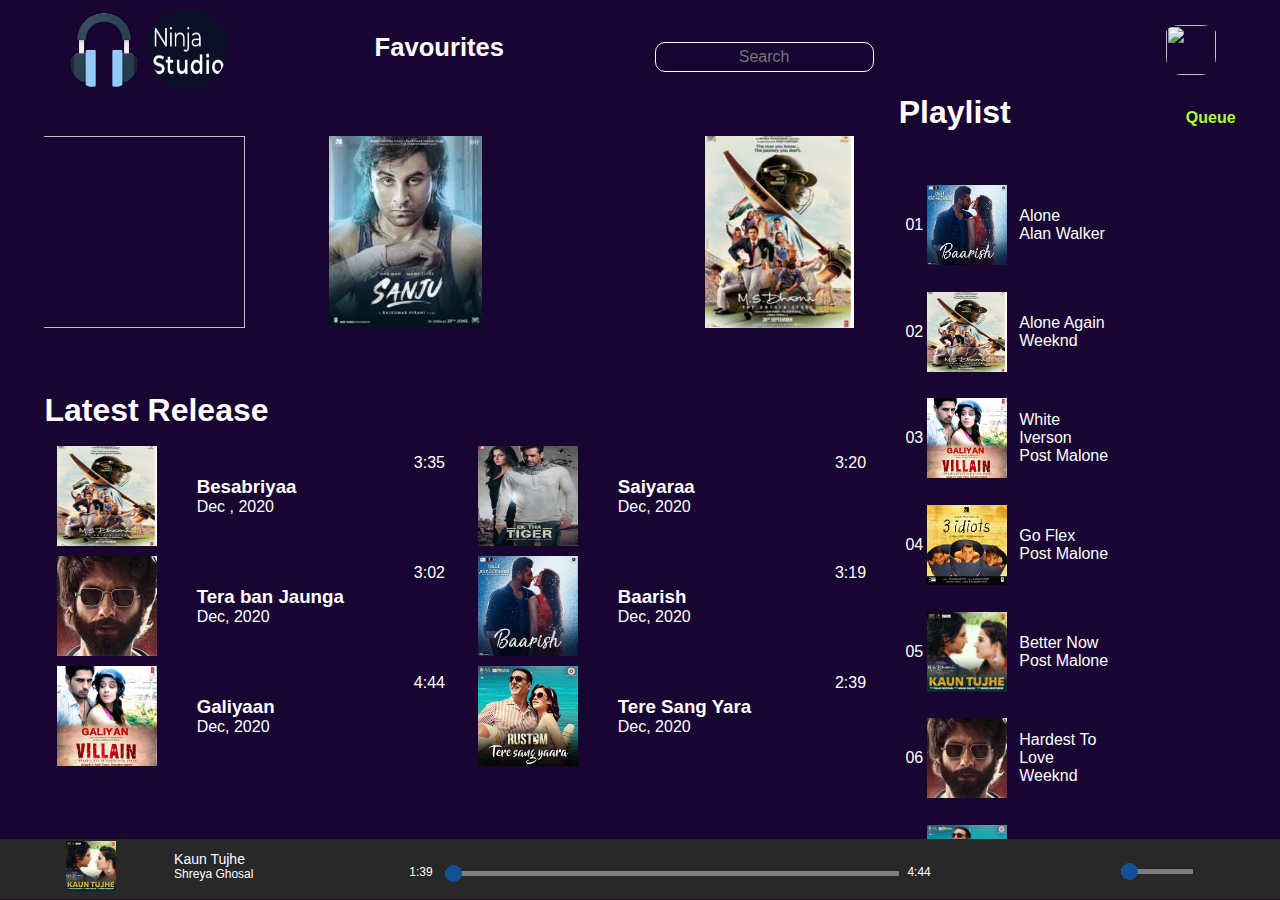
==== HTML Files/index.html @ 9ed67e4e "Created Music Player application" ====
<!DOCTYPE html>
<html lang="en">

<head>
    <meta charset="UTF-8">
    <meta name="viewport" content="width=device-width, initial-scale=1.0">
    <title>Ninjas Music Player</title>
    <!-- it is connected to two stylesheets -->
    <link rel="stylesheet" type="text/css" href="Stylesheet.css"><!-- this is the main stylesheet -->
    <!-- desktop first approach is used for the same. -->
    <link rel="stylesheet" type="text/css" href="primary page responsive.css"><!-- this is the style sheet with all the media queries -->
    <!-- this script is to include font awesome fonts -->
    <script src="https://kit.fontawesome.com/2d9b67a497.js" crossorigin="anonymous"></script>
</head>
<!-- body -->

<body>
    <header>
        <!-- top navigation bar -->
        <nav class="nav-bar">
            <!--This div contains the logo and title of the page-->
            <div class="nav-container">
                <div class="logo">
                    <img src="..\Images\music-player-icon-png-24.jpg" alt="PlayerImage">
                    <img src="..\Images\NinjasStudiologo.png"alt="logo">
                </div>
            </div>
            <div class="fav">
                <h4>Favourites</h4>
            </div>
            <!-- Search Bar -->
            <div class="search-bar">
                <div>
                    <!-- magnifying glass- search icon -->
                    <i class="fas fa-search search-ico"></i>
                </div>
                <input type="text" name="search" placeholder="Search">
            </div>
            <!-- Notification Bell -->
            <div class="notification-bell">
                <span><i class="fas fa-bell"></i></span>
            </div>
            <!-- Profile Picture -->
            <div class="profile-picture">
            <img src="..\Images\myImg.jpg">
        </div>
        </nav>
    </header>
    <main>
        <!-- aside section 1 -->
        <aside class="aside section-1">
            <!-- this is for the carousel -->
            <div class="outer-carousel">
                <div class="carousel">
                    <!-- these are the 3 images in the carousel -->
                    <img src="..\Images\Besabriyaa.png"></a>
                    <img src="..\Images\Sanju.png">
                    <img src="..\images\Tamasha.png">
                </div>
            </div>
            <!-- this is the latest release section -->
            <div class="latest-release">
                <h1 style="margin-bottom: 12px;">
                    Latest Release
                </h1>
                <!-- this is the content of the latest release section -->
                <!-- it will contain the "cards" -->
                <div class="latest-release-content">
                    <!-- first card -->
                    <div class="card">
                        <div>
                            <!-- image corresponding to the card -->
                            <img src="..\Images\Besabriyaa.png">
                            <!-- play button, which will be shown on hover on the card image -->
                            <div class="play-button">
                                <i class="fas fa-play" style="width:4%; height:45%; display:inline-block"></i>
                            </div>
                        </div>
                        <!-- it will contain the name and date of release of the song -->
                        <div class="song-description">
                            <h3>
                                Besabriyaa
                            </h3>
                            <p>
                                Dec , 2020
                            </p>
                        </div>
                        <!-- if someone clicks on the three dots, options will be shown to the user for further action -->
                        <div class="options">
                            <label for="latest-release-checkbox"><i class="fas fa-ellipsis-h"></i></label>
                            <input type="checkbox" id="latest-release-checkbox">
                            <div class="latest-release-dropdown">
                                <div class="drop-item">
                                    <!-- if user clicks on play now button, he/she will be taken to the single playlist page -->
                                    <p><i class="fas fa-play-circle"></i> <a href="Single Playlist Screen.html">Play
                                            Now</a></p>
                                </div>
                                <hr>
                                <div class="drop-item">
                                    <p><i class="fas fa-list-ul"></i> Add to Queue</p>
                                </div>
                                <hr>
                                <div class="drop-item">
                                    <p><i class="fas fa-music"></i> Add to playlist</p>
                                </div>
                                <hr>
                                <div class="drop-item">
                                    <p><i class="fas fa-info-circle"></i> Get Info</p>
                                </div>
                            </div>
                            <!-- duration of the song -->
                            <p>
                                3:35
                            </p>
                        </div>
                    </div>
                    <!-- second card -->
                    <div class="card">
                        <div>
                            <img src="..\Images\EkThaTiger.png">
                            <div class="play-button">
                                <i class="fas fa-play" style="width:45%; height:45%; display:inline-block"></i>
                            </div>
                        </div>
                        <div class="song-description">
                            <h3>
                               Saiyaraa
                            </h3>
                            <p>
                                Dec, 2020
                            </p>
                        </div>
                        <div class="options">
                            <label for="latest-release-checkbox2"><i class="fas fa-ellipsis-h"></i></label>
                            <input type="checkbox" id="latest-release-checkbox2">
                            <div class="latest-release-dropdown">
                                <div class="drop-item">
                                    <p><i class="fas fa-play-circle"></i> <a href="Single Playlist Screen.html">Play
                                            Now</a></p>
                                </div>
                                <hr>
                                <div class="drop-item">
                                    <p><i class="fas fa-list-ul"></i> Add to Queue</p>
                                </div>
                                <hr>
                                <div class="drop-item">
                                    <p><i class="fas fa-music"></i> Add to playlist</p>
                                </div>
                                <hr>
                                <div class="drop-item">
                                    <p><i class="fas fa-info-circle"></i> Get Info</p>
                                </div>
                            </div>
                            <p>
                                3:20
                            </p>
                        </div>
                    </div>
                    <!-- third card -->
                    <div class="card">
                        <div>
                            <img src="..\Images\tera ban jaunga.jpg">
                            <div class="play-button">
                                <i class="fas fa-play" style="width:45%; height:45%; display:inline-block"></i>
                            </div>
                        </div>
                        <div class="song-description">
                            <h3>
                                Tera ban Jaunga
                            </h3>
                            <p>
                                Dec, 2020
                            </p>
                        </div>
                        <div class="options">
                            <label for="latest-release-checkbox3"><i class="fas fa-ellipsis-h"></i></label>
                            <input type="checkbox" id="latest-release-checkbox3">
                            <div class="latest-release-dropdown">
                                <div class="drop-item">
                                    <p><i class="fas fa-play-circle"></i> <a href="Single Playlist Screen.html">Play
                                            Now</a></p>
                                </div>
                                <hr>
                                <div class="drop-item">
                                    <p><i class="fas fa-list-ul"></i> Add to Queue</p>
                                </div>
                                <hr>
                                <div class="drop-item">
                                    <p><i class="fas fa-music"></i> Add to playlist</p>
                                </div>
                                <hr>
                                <div class="drop-item">
                                    <p><i class="fas fa-info-circle"></i> Get Info</p>
                                </div>
                            </div>
                            <p>
                                3:02
                            </p>
                        </div>
                    </div>
                    <!-- fourth card -->
                    <div class="card">
                        <div>
                            <img src="..\Images\baarish.jpeg">
                            <div class="play-button">
                                <i class="fas fa-play" style="width:45%; height:45%; display:inline-block"></i>
                            </div>
                        </div>
                        <div class="song-description">
                            <h3>
                                Baarish
                            </h3>
                            <p>
                                Dec, 2020
                            </p>
                        </div>
                        <div class="options">
                            <!-- NOTE THAT POSITION OF OPTIONS DIV IS RELATIVE -->
                            <label for="latest-release-checkbox4"><i class="fas fa-ellipsis-h"></i></label>
                            <input type="checkbox" id="latest-release-checkbox4">
                            <div class="latest-release-dropdown">
                                <!-- POSITION OF LATEST RELEASE DROPDOWN IS ABSOLUTE TO THE RELATIVE OPTIONS. THIS IS VERY IMPORTANT AS THE DROPDOWN BOX SHOULD BE PLACED RELATIVE TO THE PARTICULAR ITEM IN THE LATEST RELEASE SECTION. IT SHOULD NOT BE ABSAOLUTE TO THE WHOLE LATEST RELEASE SECTION. THROUGH THIS PROJECT i UNDERSTOOD THE NEED OF POSITION:ABSOLUTE. ABSOLUTE POSITION AND RELATIVE ARE GENERALLY USED TOGETHER-->
                                <div class="drop-item">
                                    <p><i class="fas fa-play-circle"></i> <a href="Single Playlist Screen.html">Play
                                            Now</a></p>
                                </div>
                                <hr>
                                <div class="drop-item">
                                    <p><i class="fas fa-list-ul"></i> Add to Queue</p>
                                </div>
                                <hr>
                                <div class="drop-item">
                                    <p><i class="fas fa-music"></i> Add to playlist</p>
                                </div>
                                <hr>
                                <div class="drop-item">
                                    <p><i class="fas fa-info-circle"></i> Get Info</p>
                                </div>
                            </div>
                            <p>
                                3:19
                            </p>
                        </div>
                    </div>
                    <!-- fifth card -->
                    <div class="card">
                        <div>
                            <img src="..\Images\galiyaan.jpg">
                            <div class="play-button">
                                <i class="fas fa-play" style="width:45%; height:45%; display:inline-block"></i>
                            </div>
                        </div>
                        <div class="song-description">
                            <h3>
                                Galiyaan
                            </h3>
                            <p>
                                Dec, 2020
                            </p>
                        </div>
                        <div class="options">
                            <label for="latest-release-checkbox5"><i class="fas fa-ellipsis-h"></i></label>
                            <input type="checkbox" id="latest-release-checkbox5">
                            <div class="latest-release-dropdown">
                                <div class="drop-item">
                                    <p><i class="fas fa-play-circle"></i> <a href="Single Playlist Screen.html">Play
                                            Now</a></p>
                                </div>
                                <hr>
                                <div class="drop-item">
                                    <p><i class="fas fa-list-ul"></i> Add to Queue</p>
                                </div>
                                <hr>
                                <div class="drop-item">
                                    <p><i class="fas fa-music"></i> Add to playlist</p>
                                </div>
                                <hr>
                                <div class="drop-item">
                                    <p><i class="fas fa-info-circle"></i> Get Info</p>
                                </div>
                            </div>
                            <p>
                                4:44
                            </p>
                        </div>
                    </div>
                    <!-- sixth card -->
                    <div class="card">
                        <div>
                            <img src="..\Images\tere sang yara.jpg">
                            <div class="play-button">
                                <i class="fas fa-play" style="width:45%; height:45%; display:inline-block"></i>
                            </div>
                        </div>
                        <div class="song-description">
                            <h3>
                                Tere Sang Yara
                            </h3>
                            <p>
                                Dec, 2020
                            </p>
                        </div>
                        <div class="options">
                            <label for="latest-release-checkbox6"><i class="fas fa-ellipsis-h"></i></label>
                            <input type="checkbox" id="latest-release-checkbox6">
                            <div class="latest-release-dropdown">
                                <div class="drop-item">
                                    <p><i class="fas fa-play-circle"></i> <a href="Single Playlist Screen.html">Play
                                            Now</a></p>
                                </div>
                                <hr>
                                <div class="drop-item">
                                    <p><i class="fas fa-list-ul"></i> Add to Queue</p>
                                </div>
                                <hr>
                                <div class="drop-item">
                                    <p><i class="fas fa-music"></i> Add to playlist</p>
                                </div>
                                <hr>
                                <div class="drop-item">
                                    <p><i class="fas fa-info-circle"></i> Get Info</p>
                                </div>
                            </div>
                            <p>
                              2:39
                            </p>
                        </div>
                    </div>
                </div>
            </div>
            <!-- this is the popular artists section -->
            <div class="popular-artists">
                <!-- this is the heading of popular artists section -->
                <h1 style="margin-bottom: 12px;">
                    Popular Artists
                </h1>
                <!-- this contains the content of the popular artists section -->
                <div class="popular-artist-content">
                    <!-- if user clicks on any one artist, it will redirect the user to the second page -->
                    <!-- following is the list of artists -->
                    <!-- first artist -->
                    <a href="Single Playlist Screen.html">
                        <div>
                            <img src="..\Images\Arijit.png">
                            <div><i class="fas fa-play"></i></div>
                            <p>
                               Best of Arijit
                            </p>
                        </div>
                    </a>
                    <!-- second artist -->
                    <a href="Single Playlist Screen.html">
                        <div>
                            <img src="..\Images\Biber.png">
                            <div><i class="fas fa-play"></i></div>
                            <p>
                                Justin Biber
                            </p>
                        </div>
                    </a>
                    <!-- third artist -->
                    <a href="Single Playlist Screen.html">
                        <div>
                            <img src="..\Images\Arijit.png">
                            <div><i class="fas fa-play"></i></div>
                            <p>
                                Bruno Mars
                            </p>
                        </div>
                    </a>
                    <!-- fourth artist -->
                    <a href="Single Playlist Screen.html">
                        <div>
                            <img src="..\Images\Armaan.png">
                            <div><i class="fas fa-play"></i></div>
                            <p>
                                Armaan Malik
                            </p>
                        </div>
                    </a>
                    <!-- fifth artist -->
                    <a href="Single Playlist Screen.html">
                        <div>
                           <img src="..\Images\Baadshah.png">
                            <div><i class="fas fa-play"></i></div>
                            <p>
                                Baadshah
                            </p>
                        </div>
                    </a>
                    <!-- 6th artist -->
                    <a href="Single Playlist Screen.html">
                        <div>
                            <img src="..\Images\Darshan.png">
                            <div><i class="fas fa-play"></i></div>
                            <p>
                                Darshan Raval
                            </p>
                        </div>
                    </a>
                </div>
            </div>
            <!-- this is the music themes part, the one with the tri-gradient background -->
            <div class="music-themes">
                <!-- this div will be the logo of music themes, see the output, the one with 3 squares/rects  -->
                <!-- the logo with orange, green and yellow color -->
                <div class="stations">
                    <div id="div1">
                        <div id="div2">
                            <div id="div3">
                                <img src="..\Images\music-player-icon-png-24.jpg">
                                <p>Stations</p>
                            </div>
                        </div>
                    </div>
                </div>
                <!-- this is the content part of them themes -->
                <!-- the one which changes colors on hover -->
                <div class="theme-main">
                    <div class="theme-content">
                        <img src="..\Images\Vibes.png">
                        <p>Vibe</p>
                    </div>
                    <div class="theme-content">
                        <img src="..\Images\Rock.png">
                        <p>Rock</p>
                    </div>
                    <div class="theme-content">
                        <img src="..\Images\Romance.png">
                        <p>Love</p>
                    </div>
                    <div class="theme-content">
                        <img src="..\Images\pop.png">
                        <p>Pop</p>
                    </div>
                    <div class="theme-content">
                        <img src="..\Images\retro.png">
                        <p>Retro</p>
                    </div>
                    <div class="theme-content">
                        <img src="..\Images\Gym.png">
                        <p>GYM</p>
                    </div>
                </div>
            </div>
            <!-- this is another themes portion, that electronic, party and road theme -->
            <div class="music-themes-2">
                <!-- 3 divs content -->
                <div class="outer-div">
                    <div class="inner-div">
                        <span>party</span>
                    </div>
                </div>
                <div class="outer-div">
                    <div class="inner-div">
                        <span>Electronic</span>
                    </div>
                </div>
                <div class="outer-div">
                    <div class="inner-div">
                        <span>Travel</span>
                    </div>
                </div>
            </div>
            <!-- div over -->
            <!-- this div contains the language section of the page -->
            <!-- "language class is common to both hindi and english sections" -->
            <!-- in this way redundancy is handled. considering the re-usability of the code -->
            <div class="language english">
                <!-- latest english section -->
                <h1 class="language-heading">
                    Latest English
                </h1>
                <!-- contents of latest english -->
                <div class="language-content">
                    <div>
                        <img src="..\Images\I'll Wait.jpg">
                        <p>I'll Wait</p>
                        <p>Aug 11, 2017</p>
                    </div>
                    <div>
                        <img src="..\Images\let me go.jpg">
                        <p>Let me Go!</p>
                        <p>Aug 11, 2017</p>
                    </div>
                    <div>
                        <img src="..\Images\qurantine clean.jpg">
                        <p>Qurantine Clean</p>
                        <p>Aug 11, 2017</p>
                    </div>
                    <div>
                        <img src="..\Images\roar.jpg">
                        <p>Roar</p>
                        <p>Aug 11, 2017</p>
                    </div>
                    <div>
                        <img src="..\Images\toosie slide.jpg">
                        <p>Toosie Slide</p>
                        <p>Aug 11, 2017</p>
                    </div>
                    <div>
                        <img src="..\Images\uptown funk.png">
                        <p>Uptown Funk</p>
                        <p>Aug 11, 2017</p>
                    </div>
                </div>
            </div>
            <!-- this is the hindi section -->
            <div class="language hindi">
                <!-- hindi section heading -->
                <h1 class="language-heading">
                    Latest Hindi
                </h1>
                <!-- hindi section contents -->
                <div class="language-content">

                    <div>
                        <img src="..\Images\baarish.jpeg">
                        <p>Baarish</p>
                        <p>Aug 11, 2017</p>
                    </div>
                    <div>
                        <img src="..\Images\galiyaan.jpg">
                        <p>Galiyaan</p>
                        <p>Aug 11, 2017</p>
                    </div>
                    <div>
                        <img src="..\Images\giveme some sunshine.jpg">
                        <p>Give me Some Sunshine</p>
                        <p>Aug 11, 2017</p>
                    </div>
                    <div>
                        <img src="..\Images\kaun tujhe.jpg">
                        <p>Kaun Tujhe</p>
                        <p>Aug 11, 2017</p>
                    </div>
                    <div>
                        <img src="..\Images\tera ban jaunga.jpg">
                        <p>Tera Ban Jaunga</p>
                        <p>Aug 11, 2017</p>
                    </div>
                    <div>
                        <img src="..\Images\tere sang yara.jpg">
                        <p>Tere Sang Yaara</p>
                        <p>Aug 11, 2017</p>
                    </div>
                </div>
            </div>
        </aside>
        <!-- one aside section is complete -->
        <!-- now the second aside section will start from here -->
        <!-- the page is responsive. please try reducing the width of the page -->
        <!-- the aside section will collapse and a "more button will be shown to you." -->
        <!-- clicking on this more button, you will be shown the aside section 2  -->
        <!-- its position will be absolute at lower resolutions -->
        <!-- this is the label for that more button -->
        <label for="more"><i class="fas fa-angle-double-left"></i>More</label>
        <!-- this is that more button -->
        <!-- and this is the check box. this will always be hidden -->
        <!-- check the stylesheet_main.css when the label is clicked, this checkbox will be checked -->
        <!-- which will invoke the aside section 2 on lower resolutions -->
        <input type="checkbox" id="more">
        <!-- here starts the section 2 of our page -->
        <aside class="aside section-2">
            <!-- this is the section heading part. the heading will be static -->
            <div class="heading">
                <h1>Playlist</h1>
                <h4>
                    <a href="#queue-option-box">Queue <i class="fas fa-chevron-circle-down"></i></a>
                </h4>
            </div>
            <!-- this is the queue box which will be shown when the user clicks on the Queue button -->
            <!-- it will have 3 options, playlists, favourite songs and Close button. it will close when one clicks on the close button. -->
            <div class="queue-options" id="queue-option-box">
                <p><a href style="color:#007bff; font-weight:bolder;">Playlists</a></p>
                <hr>
                <p><a href style="color:#007bff; font-weight:bolder;">Favourite songs</a></p>
                <hr>
                <p><a href="#" style="color:red; font-weight:bolder;">Close</a></p>
            </div>
            <!-- this is the content of the playlist. it will be dynamic. -->
            <div class="playlist-content">
                <!-- first playlist item -->
                <div class=playlist-item>
                    <div class="left-content">
                        <!-- index -->
                        <div style="margin-right:4px;">
                            01
                        </div>
                        <div class="coverer">
                            <!-- coverer class is for those items which when hovered will show an effect -->
                            <!-- in this effect, when the user hovers on the item, it will show black background -->
                            <!-- with opacity value less than 1 and a play button icon at the center -->
                            <img src="..\Images\baarish.jpeg">
                            <div class="play-button">
                                <i class="fas fa-play" aria-hidden="true"></i>
                            </div>
                        </div>
                        <!-- name and author of the song -->
                        <div>
                            <div>
                                Alone
                            </div>
                            <p>
                                Alan Walker
                            </p>
                        </div>
                    </div>
                    <!-- like button -->
                    <div class="right-content">
                        <i class="far fa-heart"></i>
                    </div>
                </div>
                <!-- second playlist item -->
                <div class=playlist-item>
                    <div class="left-content">
                        <div style="margin-right:4px;">
                            02
                        </div>
                        <div class="coverer">
                            <img src="..\Images\Besabriyaa.png">
                            <div class="play-button">
                                <i class="fas fa-play" aria-hidden="true"></i>
                            </div>
                        </div>
                        <div>
                            <div>
                                Alone Again
                            </div>
                            <p>
                                Weeknd
                            </p>
                        </div>
                    </div>
                    <div class="right-content">
                        <i class="far fa-heart"></i>
                    </div>
                </div>
                <!-- third playlist item -->
                <div class=playlist-item>
                    <div class="left-content">
                        <div style="margin-right:4px;">
                            03
                        </div>
                        <div class="coverer">
                            <img src="..\Images\galiyaan.jpg">
                            <div class="play-button">
                                <i class="fas fa-play" aria-hidden="true"></i>
                            </div>
                        </div>
                        <div>
                            <div>
                                White Iverson
                            </div>
                            <p>
                                Post Malone
                            </p>
                        </div>
                    </div>
                    <div class="right-content">
                        <i class="far fa-heart"></i>
                    </div>
                </div>
                <!-- fourth playlist item -->
                <div class=playlist-item>
                    <div class="left-content">
                        <div style="margin-right:4px;">
                            04
                        </div>
                        <div class="coverer">
                            <img src="..\Images\giveme some sunshine.jpg">
                            <div class="play-button">
                                <i class="fas fa-play" aria-hidden="true"></i>
                            </div>
                        </div>
                        <div>
                            <div>
                                Go Flex
                            </div>
                            <p>
                                Post Malone
                            </p>
                        </div>
                    </div>
                    <div class="right-content">
                        <i class="far fa-heart"></i>
                    </div>
                </div>
                <!-- fifth playlist item -->
                <div class=playlist-item>
                    <div class="left-content">
                        <div style="margin-right:4px;">
                            05
                        </div>
                        <div class="coverer">
                            <img src="..\Images\kaun tujhe.jpg">
                            <div class="play-button">
                                <i class="fas fa-play" aria-hidden="true"></i>
                            </div>
                        </div>
                        <div>
                            <div>
                                Better Now
                            </div>
                            <p>
                                Post Malone
                            </p>
                        </div>
                    </div>
                    <div class="right-content">
                        <i class="far fa-heart"></i>
                    </div>
                </div>
                <!-- sixth playlist item -->
                <div class=playlist-item>
                    <div class="left-content">
                        <div style="margin-right:4px;">
                            06
                        </div>
                        <div class="coverer">
                            <img src="..\Images\tera ban jaunga.jpg">
                            <div class="play-button">
                                <i class="fas fa-play" aria-hidden="true"></i>
                            </div>
                        </div>
                        <div>
                            <div>
                                Hardest To Love
                            </div>
                            <p>
                                Weeknd
                            </p>
                        </div>
                    </div>
                    <div class="right-content">
                        <i class="far fa-heart"></i>
                    </div>
                </div>
                <!-- seventh playlist item -->
                <div class=playlist-item>
                    <div class="left-content">
                        <div style="margin-right:4px;">
                            07
                        </div>
                        <div class="coverer">
                            <img src="..\Images\tere sang yara.jpg">
                            <div class="play-button">
                                <i class="fas fa-play" aria-hidden="true"></i>
                            </div>
                        </div>
                        <div>
                            <div>
                                Pysco
                            </div>
                            <p>
                                Post Malone
                            </p>
                        </div>
                    </div>
                    <div class="right-content">
                        <i class="far fa-heart"></i>
                    </div>
                </div>
                <!-- eighth playlist item -->
                <div class=playlist-item>
                    <div class="left-content">
                        <div style="margin-right:4px;">
                            08
                        </div>
                        <div class="coverer">
                            <img src="..\Images\Besabriyaa.png">
                            <div class="play-button">
                                <i class="fas fa-play" aria-hidden="true"></i>
                            </div>
                        </div>
                        <div>
                            <div>
                                Rockstar
                            </div>
                            <p>
                               Post Malone & 21 Savage
                            </p>
                        </div>
                    </div>
                    <div class="right-content">
                        <i class="far fa-heart"></i>
                    </div>
                </div>
                <!-- ninth playlist item -->
                <div class=playlist-item>
                    <div class="left-content">
                        <div style="margin-right:4px;">
                            09
                        </div>
                        <div class="coverer">
                            <img src="..\Images\galiyaan.jpg">
                            <div class="play-button">
                                <i class="fas fa-play" aria-hidden="true"></i>
                            </div>
                        </div>
                        <div>
                            <div>
                                Deja Vu
                            </div>
                            <p>
                                Post Malone & Justin Beiber
                            </p>
                        </div>
                    </div>
                    <div class="right-content">
                        <i class="far fa-heart"></i>
                    </div>
                </div>
                <!-- tenth playlist item -->
                <div class=playlist-item>
                    <div class="left-content">
                        <div style="margin-right:4px;">
                            10
                        </div>
                        <div class="coverer">
                            <img src="..\Images\giveme some sunshine.jpg">
                            <div class="play-button">
                                <i class="fas fa-play" aria-hidden="true"></i>
                            </div>
                        </div>
                        <div>
                            <div>
                                Bad Guy
                            </div>
                            <p>
                                Billie Eilish
                            </p>
                        </div>
                    </div>
                    <div class="right-content">
                        <i class="far fa-heart"></i>
                    </div>
                </div>
                <!-- eleventh playlist item -->
                <div class=playlist-item>
                    <div class="left-content">
                        <div style="margin-right:4px;">
                            11
                        </div>
                        <div class="coverer">
                            <img src="..\Images\kaun tujhe.jpg">
                            <div class="play-button">
                                <i class="fas fa-play" aria-hidden="true"></i>
                            </div>
                        </div>
                        <div>
                            <div>
                                Sorry
                            </div>
                            <p>
                                Justin Bieber
                            </p>
                        </div>
                    </div>
                    <div class="right-content">
                        <i class="far fa-heart"></i>
                    </div>
                </div>
                <!-- twelfth playlist item -->
                <div class=playlist-item>
                    <div class="left-content">
                        <div style="margin-right:4px;">
                            12
                        </div>
                        <div class="coverer">
                            <img src="https://images-wixmp-ed30a86b8c4ca887773594c2.wixmp.com/f/166e992b-4534-4bd8-bb41-3be395f82cde/daojfrr-facc1540-40b8-455f-b8b6-ba4f14738b32.png/v1/fill/w_894,h_894,q_75,strp/bts___wings_by_goldendesigncover-daojfrr.png?token=eyJ0eXAiOiJKV1QiLCJhbGciOiJIUzI1NiJ9.[base64].VXwplpd8rbngUYyW306GbKo_PdH8B_g3gw3fr1V0Mes">
                            <div class="play-button">
                                <i class="fas fa-play" aria-hidden="true"></i>
                            </div>
                        </div>
                        <div>
                            <div>
                                Golden
                            </div>
                            <p>
                                BTS
                            </p>
                        </div>
                    </div>
                    <div class="right-content">
                        <i class="far fa-heart"></i>
                    </div>
                </div>
            </div>
        </aside>
    </main>
    <!-- main part of the page is over. -->
    <!-- this is the footer part. -->
    <!-- its position will be fixed to the screen bottom. -->
    <footer>
        <div class="active-song-description">
            <!-- song image -->
            <div id="song-image">
                <img src="..\Images\kaun tujhe.jpg">
            </div>
            <!-- song name and author -->
            <div class="song-desc">
                <div>
                    Kaun Tujhe
                </div>
                <div>
                    Shreya Ghosal
                </div>
                <!-- heart icon and ban icon -->
            </div>
            <div class="heart-and-ban-icon">
                <span>
                    <i class="far fa-heart"></i>
                </span>
                <span>
                    <i class="fas fa-ban"></i>
                </span>
            </div>
        </div>
        <!-- these are the main player controls -->
        <div class="player">
            <div class="controls">
                <div><i class="fas fa-random"></i></div>
                <div><i class="fas fa-step-backward"></i></div>
                <div><i class="fas fa-pause-circle"></i></div>
                <div><i class="fas fa-step-forward"></i></div>
                <div><i class="fas fa-redo"></i></div>
            </div>
            <!-- this is the slider -->
            <div id="slider">
                <!-- current time -->
                <div class="time">
                    1:39
                </div>
                <div class="slidecontainer">
                    <input type="range" min="0" max="100" value="0" class="slider" id="myRange">
                </div>
                <!-- total time -->
                <div class="time">
                    4:44
                </div>
            </div>
        </div>
        <!-- other icons including the volume slider and all -->
        <div class="extras">
            <div>
                <i class="fas fa-list-ul"></i>
            </div>
            <div>
                <i class="fas fa-laptop"></i>
            </div>
            <div>
                <i class="fas fa-volume-up"></i>
            </div>
            <div class="slidecontainer" style="width:30%;">
                <input type="range" min="0" max="100" value="0" class="slider" id="myRange" style="margin-top:0px;">
            </div>
            <div>
                <i class="fas fa-expand-alt"></i>
            </div>
        </div>
    </footer>
</body>
</body>
</html>
---- HTML Files/Stylesheet.css ----
body 
{
	background-color: #180532;
	margin: 0px;
	font-family: "Segoe UI", Arial, sans-serif;
	color: white;
}
/* removing margin for all elements */
h1,
h2,
h3,
h4,
h5,
h6,
p {
	margin: 0px;
}

/* removing all the styles from the links and seeting its color white */
a {
	text-decoration: none;
	color: white;
}

/* top navigation bar */
.nav-bar
{
	width: auto;
	height: auto;
	background-color: #180532;
	display: flex;
	flex-direction: row;
	flex-wrap: wrap;
	justify-content: space-between;
	align-items: center;
	padding-left: 5%;
	padding-right: 5%;
}

.nav-bar>div
{
	display: inline-block;
}
nav img
{
	border-radius: 50%;
	padding-top: 10px;
	width: 80px;
	height: 80px;
}

.profile-picture img
{
	/*padding: 30px;*/
	/*padding-top: 10px;*/
	width: 50px;
	height: 50px;
}

.fav h4
{
	/*padding-top: 10px;*/
	/*margin: 30px;*/
	font-size: 1.6rem;
	text-align: center;
}

.search-bar > div:nth-child(1)
{
	display: inline-block;
	position: relative;
	/*width: min-content;*/
	left: 15%;
	top: 10%;
}
.search-icon > div:nth-child(3)
{
	display: inline-block;
	position: absolute;
}
.search-bar input
{
	margin-top: 20px;
	width: auto;
	font-size: 16px;
	color:white;
	text-decoration: none;
	border-radius: 10px;
	border: none;
	padding: 5px;
	font-weight: 500;
	text-align: center;
	background-color: transparent;
	border:1px solid white;
}

.mic-icon 
{
	display: inline-block;
	position: absolute;
	top: 50px;
	right: 37%;
}
input:focus
{
	outline: none;
}

.nav-bar .notification-bell 
{
	font-size: 2rem;
}
.profile-picture img
{
	border-radius: 30%;
}

/* navigation bar is completed here */

main {
	width: 100%;
	padding: 0% 3%;
	box-sizing: border-box;
	display: flex;
	flex-direction: row;
	justify-content: space-around;
	transition: all ease-in-out 1s;
}
/* there are two aside sections both of them will have this class 
(I have taken care of the re-usability of the classes and removed redundancy) */
.aside {
	display: inline-block;
	overflow: hidden;
}
/* section one of the main part */
.section-1 {
	width: 70%;
	height: 86vh;
	overflow: scroll;
	overflow-x: hidden;
}
/* overflow should be scrollable but the scroll bar should be hidden*/
.section-1::-webkit-scrollbar {
	display: none;
}
/* section 2 of the main part */
.section-2 {
	width: 28%;
	height: 86vh;
}
/* aside section 1 */
.outer-carousel {
	position: relative;
	left: 8vw;
	margin-top: 5%;
	transition: all ease-in-out 1s;
}
/* carousel */
.carousel {
	position: absolute;
	left: 4%;
	width: 70%;
	height: auto;
	display: flex;
	flex-direction: row;
	overflow: visible;
	justify-content: space-around;
}
/* general properties for images in the carousel */
.carousel img {
	height: 15vw;
	width: 22.5vw;
	transition: all cubic-bezier(0.68, -0.55, 0.265, 1.55) 0.2s;
}
/* first image in the carousel */
/* if you see it direction wise, then it is the third image in the carousel */
.carousel img:nth-child(1) {
	position: relative;
	left: 41vw;
	z-index: 2;
}
/* image which is in the maddle of the carousel */
.carousel img:nth-child(2) {
	z-index: 3;
}
/* third image in the carousel */
/* if you see it direction wise, then it is the first image in the carousel */
.carousel img:nth-child(3) {
	position: relative;
	right: 41vw;
	z-index: 1;
}

/* animations for carousel */

.carousel img:hover {
	z-index: 4;
	box-shadow: 0px 0px 12px 0.1px black;
	height: 18vw;
	width: 27vw;
}

/* latest release */

.latest-release {
	position: relative;
	top: 20vw;
	height: auto;
	width: 100%;
	box-sizing: border-box;
}
/* container of the latest release part should be of type flex */
.latest-release-content {
	display: flex;
	flex-direction: row;
	flex-wrap: wrap;
	justify-content: space-around;
}
/* all the components of the latest release part */
.latest-release-content > div {
	/*  border:1px solid white; */
	height: 100px;
	width: 47%;
	margin: 5px 0px;
}
/* card is the general class for the components of the latest release part */
.card {
	display: flex;
	flex-direction: row;
	transition: box-shadow ease-in-out 0.1s;
}
/* hovering effects for the latest release part components */
.card:hover {
	box-shadow: 0px 0px 2px 1px white;
}
/* images in the cards of the latest release section */
.card img {
	width: 100px;
	height: 100px;
	z-index: 1;
}
/* this is the play button which will be visible only on hover */
.play-button {
	width: 100%;
	height: 65%;
	position: relative;
	top: -105%;
	color: rgba(255, 255, 255, 0);
	/* note that its opacity will be 0 normally */
	background-color: rgba(0, 0, 0, 0);
	font-size: 0px;
	padding-top: 15%;
	text-align: center;
	z-index: 5;
	transition: all ease-in-out 0.1s;
}
/* actual play icon from font awesome */
.play-button i {
	padding-top: 45%;
}
/* hovering effect for the play button */
.play-button:hover {
	color: rgba(255, 255, 255, 0.9);
	background-color: rgba(0, 0, 0, 0.5);
}
/* description of the song in the card, which will contain the song nae and author */
.song-description {
	margin: auto 10%;
}
/* options is the class for the 3 dots which needs to be clicked to trigger the latest release drop down menu */
.options {
	position: relative;
	display: flex;
	flex-direction: column;
	flex-wrap: wrap-reverse;
	text-align: right;
	margin-left: auto;
	margin-right: 2%;
	margin-top: 2%;
}
/* this is for the latest release drop down menu */
.latest-release-dropdown {
	position: absolute;
	background-color: darkslateblue;
	display: flex;
	flex-direction: column;
	justify-content: space-evenly;
	align-items: center;
	opacity: 0;
	width: 0px;
	height: 0px;
	top: 20px;
	right: 0px;
	overflow: hidden;
	z-index: 2;
	border: 1px solid black;
	box-shadow: 0px 0px 2px 1px black;
	transition: all ease-in-out 0.3s;
}
/* icon in the latest release drop down */
.fa-ellipsis-h {
	cursor: pointer;
}
/* this input is for the latest release drop down */
input[type="checkbox"] {
	display: none;
}
/* checking it, will trigger the latest release dropdown */
input[type="checkbox"]:checked ~ .latest-release-dropdown {
	width: max-content;
	height: auto;
	opacity: 1;
	padding: 5px;
}
/* options in the lastest release drop down */
.drop-item p {
	text-align: center;
}
/* popular artists */
.popular-artists {
	position: relative;
	width: 100%;
	height: auto;
	top: 26vw;
	box-sizing: border-box;
}
/* container of the popular artists */
.popular-artist-content {
	display: flex;
	flex-direction: row;
	flex-wrap: wrap;
	justify-content: space-between;
}
/* images in the popular artists section */
.popular-artists div a img {
	width: 10vw;
	min-width: 60px;
	min-height: 60px;
	height: 10vw;
	border-radius: 50%;
}
/* content of the container in popular artists section */
.popular-artists > div {
	/* position: relative; */
	margin: 5px;
	text-align: center;
}
/* I generally use the combination of 3 properties, i.e. display:flex, justify content and align items to position an element */
/* at the center of the screen. this is my favourite way. there are other options too, but I prefer this one because */
/* it also takes care of the flexibility of the contents of the div */
.popular-artist-content > a > div {
	position: relative;
	display: flex;
	flex-direction: column;
	justify-content: flex-start;
	align-items: center;
}
.popular-artist-content > a > div > div {
	position: absolute;
	display: flex;
	/* top: 0px;
    left: 0px; */
	top: 0px;
	width: 10vw;
	min-width: 60px;
	min-height: 60px;
	height: 10vw;
	border-radius: 50%;
	background-color: rgb(0, 0, 0);
	opacity: 0;
	transition: opacity ease-in-out 0.1s;
}
/* additional icons in this section */
.popular-artist-content a div div i {
	margin: auto;
	font-size: 3vw;
	opacity: 0;
	transition: opacity ease-in-out 0.2s;
} /* added hovering effects */
.popular-artist-content a div div:hover {
	opacity: 0.5;
}
.popular-artist-content a div div:hover i {
	opacity: 1;
}
/* text portion in popular artists section */
.popular-artists div p {
	text-align: center;
}
/* music themes */
.music-themes {
	position: relative;
	top: 28vw;
	width: 100%;
	height: auto;
	box-sizing: border-box;
	background-image: var(--music-themes-background-image);
	display: flex;
	flex-direction: row;
	flex-wrap: wrap;
	justify-content: center;
	align-items: center;
	box-sizing: border-box;
}
/* stations */
.stations {
	margin-top: 30px;
	margin-bottom: 30px;
	margin-right: 10px;
}
/* these divs are for the colourful boxes in the themes section */
#div1 {
	width: 12vw;
	height: 8vw;
	background-color: yellow;
}
#div2 {
	position: relative;
	top: -1vw;
	left: 1vw;
	width: 10vw;
	height: 10vw;
	background-color: #c4a32a;
}
#div3 {
	position: relative;
	top: -1vw;
	left: 1vw;
	width: 8vw;
	height: 12vw;
	background-color: #ff5a1a;
	display: flex;
	flex-direction: column;
	justify-content: center;
	align-items: center;
}
/* logo in the outermost div */
#div3 img {
	width: 5vw;
	height: 5vw;
}
/* "stations" text */
#div3 p {
	font-size: 2vw;
}
/* images in the music themes section */
.music-themes div img {
	width: 8vw;
	height: 8vw;
	border-radius: 50%;
}
/* this is the sub content of the themes section */
.theme-content {
	margin: 3%;
	height: 8vw;
	width: 8vw;
	text-align: center;
	border-radius: 100%;
}
/* text within the themes section */
.theme-content p {
	text-align: center;
	position: relative;
	top: -8.25vw;
	width: 100%;
	height: 100%;
	display: flex;
	justify-content: center;
	align-items: center;
	border-radius: 100%;
	font-size: 2vw;
	background-image: linear-gradient(
		0deg,
		rgb(201, 200, 185) -66%,
		rgba(0, 0, 0, 0)
	);
	transition: background-image 0.3s;
}
/* hovering effects on the contents of the divs inside the themes container */
.theme-content p:hover {
	background-image: linear-gradient(
		0deg,
		rgb(255, 50, 10) -66%,
		rgba(0, 0, 0, 0)
	);
}
/* container for theme contents */
.theme-main {
	display: flex;
	flex-direction: row;
	flex-wrap: wrap;
	justify-content: space-around;
}

/* music themes -2 */
/* music themes has two parts the class with name just "music themes, is the uppper section with the gradient bakcground" */
/* this is the second section of music themes */
.music-themes-2 {
	position: relative;
	top: 30vw;
	height: auto;
	width: 100%;
	box-sizing: border-box;
	display: flex;
	flex-direction: row;
	flex-wrap: wrap;
	justify-content: center;
	align-items: center;
}
/* this outer div contains the inner div and the image and text */
.outer-div {
	width: 19.5vw;
	height: 13vw;
	overflow: hidden;
	min-width: 123px;
	min-height: 82px;
	margin: 5px;
	cursor: pointer;
}
/* inner div portion */
.inner-div {
	width: 100%;
	height: 100%;
	background-color: black;
	background-position: center;
	background-size: cover;
	transition: all ease-in-out 0.3s;
}
/* divs corresponding to each of the 3 sub sections in the themes section */
/* party */
.music-themes-2 .outer-div:nth-child(1) .inner-div {
	background-image: url("Images/party.jpg");
}
/* electronic */
.music-themes-2 .outer-div:nth-child(2) .inner-div {
	background-image: url("Images/electronic.jpg");
}
/* road */
.music-themes-2 .outer-div:nth-child(3) .inner-div {
	background-image: url("Images/road.jpg");
}
/* hivering actions: the text should be scaled down on hover and the background image should be scaled up at the same time gap */
.outer-div:hover .inner-div {
	transform: scale(1.3);
}
.outer-div .inner-div span {
	transform: scale(1);
	transition: all ease-in-out 0.3s;
}
.outer-div:hover .inner-div span {
	transform: scale(0.75);
}
.inner-div::before {
	content: "";
	display: none;
	height: 100%;
	width: 100%;
	position: absolute;
	top: 0;
	left: 0;
	transition: 0.3s;
}
/* adjusting inner div properties */
.inner-div {
	display: flex;
	flex-direction: row;
	justify-content: center;
	align-items: center;
}
.outer-div .inner-div span {
	/* color: white; */
	color: white;
	font-size: 2vw;
}

/* language wise */
/* language sections */
.language {
	position: relative;
	top: 31vw;
	height: auto;
	width: 100%;
	box-sizing: border-box;
	margin: 3vw 0px;
}
/* language content container */
.language-content {
	display: flex;
	flex-direction: row;
	justify-content: space-between;
	align-items: baseline;
	flex-wrap: wrap;
	padding: 0px 2px;
}
/* image in language content */
.language-content div img {
	width: 10vw;
	min-width: 60px;
	height: 10vw;
	min-height: 60px;
	transition: box-shadow ease-in-out 0.1s;
}
/* hovering effects on language content items */
.language-content div img:hover {
	box-shadow: 0px 0px 10px 1px white;
}
/* items in language content */
.language-content div {
	margin: 2vw 0px;
	width: 10.2vw;
	min-width: 60px;
}
/* properties for release date and name of the song */
.language-content div p:nth-child(2n) {
	width: 100%;
	word-wrap: break-word;
}
.language-content div p:nth-child(2n + 1) {
	font-size: 12px;
	font-weight: lighter;
}
/* ////////////////////////////////////////////////////////////////////////////////////////////////////////////////////// */
/* section 2 starts here */
/* #007bff */
/* more button */
label[for="more"] {
	display: none;
	position: absolute;
	right: 0%;
	top: 20%;
	padding-bottom: 5px;
	z-index: 4;
	width: 70px;
	font-size: 20px;
	height: 25px;
	text-align: center;
	box-shadow: 0px 0px 2px 1px white;
	background-image: linear-gradient(45deg, red -50%, blue 150%);
}
/* when the checkbox corresponding to the "more" button is checked, then the section becomes visible */
/* but at a normal resolution, its display will be none */
label[for="more"]:checked ~ input {
	display: none;
}
/* ASIDE SECTION 2 */
.heading {
	display: flex;
	flex-direction: row;
	justify-content: space-between;
	align-items: baseline;
	margin-bottom: 12%;
}
/* heading for the second  aside section */
.heading h4 a {
	text-decoration: none;
	color: greenyellow;
}
/* these are the properties for the queue options box. the queue options box will be visible when one clicks on the queue button */
.queue-options {
	position: fixed;
	right: 4%;
	top: 14%;
	background-color: #f8f9fa;
	width: 10%;
	height: auto;
	display: flex;
	flex-direction: column;
	justify-content: flex-start;
	align-items: center;
	padding: 1%;
	box-sizing: border-box;
	overflow: hidden;
	z-index: 2; /* to cover the heart icon */
	opacity: 0;
	transform: scale(0);
	transition: all ease-in-out 0.25s;
}
/* when the queue option box becomes target */
#queue-option-box:target {
	opacity: 1;
	transform: scale(1);
}
.queue-options {
	color: black;
}
.queue-options p {
	text-align: center;
}
.queue-options p a {
	text-decoration: none;
}
/* horizontal line in queue options box */
hr {
	width: 90%;
	color: black;
}

/* playlist content */
.playlist-content {
	width: 100%;
	height: 75vh;
	/*     margin-top:4vh; */
	display: flex;
	flex-direction: column;
	overflow: scroll;
	cursor: pointer;
}
/* playlist content container scroll bar */
.playlist-content::-webkit-scrollbar {
	display: none;
}
/* left content contains the image, index and name of the song */
.left-content {
	display: flex;
	height: 100%;
	width: 70%;
	flex-direction: row;
	flex-wrap: no-wrap;
	justify-content: space-between;
	align-items: center;
}
.left-content > div:nth-child(3) {
	margin-left: 12px;
	width: 50%;
	word-wrap: break-word;
}
/* right content contains the heart icon */
.right-content {
	position: relative;
	bottom: 62%;
	left: 90%;
	width: min-content;
	height: 20px;
	color: white;
	font-size: 20px;
}
.right-content i {
	transition: all ease-in-out 0.1s;
}
.right-content i:hover {
	color: red;
}
/* class for a partilcular item in playlist */
.playlist-item {
	width: 90%;
	height: auto;
	padding: 0px 1%;
	box-sizing: border-box;
	margin: 1%;
	/* transition: all ease-in-out 0.1s; */
}
/* animation for glowing heart in each of the playlist items */
@keyframes glowing-heart {
	0% {
		color: yellow;
	}
	50% {
		color: orangered;
	}
	100% {
		color: red;
	}
}
/* hover effect on heart */
.playlist-item:hover .fa-heart {
	animation-name: glowing-heart;
	animation-iteration-count: infinite;
	animation-direction: alternate;
	animation-duration: 1s;
}
/* playlist items hovering effect */
.playlist-item:hover {
	box-shadow: 0px 0px 2px 1px white;
}
/* playlist item image */
.playlist-item img {
	width: 80px;
	height: 80px;
}
/* this will cover the playlist image. this can be called as a container for half of the items in the left part */
.coverer {
	width: 80px;
	height: 80px;
}
/* ////////////////////////////////////////////////////////////////////////////////////////////////////////////// */

/* Footer section starts here*/
/* this is the container for the whole footer */
footer {
	position: absolute;
	bottom: 1px;
	width: 100%;
	height: 60px;
	background-color: #282828;
	display: flex;
	flex-direction: row;
	justify-content: space-between;
	align-content: center;
	flex-wrap: nowrap;
	padding: 0px 3%;
	box-sizing: border-box;
	z-index: 6;
}
/* footer is divided into 3 parts */
/* 1. first part of the footer */
.active-song-description {
	/* border:1px solid white; */
	height: 90%;
	width: 25%;
	display: flex;
	flex-direction: row;
	justify-content: space-around;
	align-items: center;
}
/* the current song which is being played, this is the image container for that. */
#song-image {
	width: 50px;
	height: 50px;
	min-width: 50px;
	min-height: 50px;
}
/* current song image */
#song-image img {
	width: 100%;
	height: 100%;
}
/* heart and ban icon */
.heart-and-ban-icon {
	height: 100%;
	padding-top: 4%;
}
/* song decscription */
.song-desc {
	margin-right: 1%;
	margin-left: 1%;
}
/* song name */
.song-desc div:nth-child(1) {
	font-size: 14px;
}
/* song author */
.song-desc div:nth-child(2) {
	font-size: 12px;
}

/* 2. Second part of the footer*/
.player {
	width: 45%;
	display: flex;
	flex-direction: column;
	align-items: center;
	justify-content: center;
	flex-wrap: nowrap;
}
/* controls is the container for all the center controls of the player */
.controls {
	width: 40%;
	display: flex;
	flex-direction: row;
	justify-content: space-between;
	align-items: center;
	font-size: 20px;
}
/* this is the song-duration slider */
#slider {
	width: 100%;
	font-size: 12px;
	display: flex;
	flex-direction: row;
	flex-wrap: nowrap;
	align-items: center;
	justify-content: center;
	margin-top: 5px;
}
/* ////////// */
.time {
	margin: 0px 10px;
}

/* adjusting the slider for better visuals */
.slidecontainer {
	width: 100%;
}
/* for audio and main center player */
.slider {
	-webkit-appearance: none;
	width: 100%;
	height: 5px;
	background: #d3d3d3;
	outline: none;
	opacity: 0.5;
	-webkit-transition: 0.2s;
	transition: opacity 0.2s;
}
/* hover effect for the slider */
.slider:hover {
	opacity: 1;
}
/* these are for adjusting the dimensions and default styling of the long-slider */
.slider::-webkit-slider-thumb {
	-webkit-appearance: none;
	appearance: none;
	width: 17px;
	height: 17px;
	border-radius: 50%;
	background: #007bff;
	cursor: pointer;
}
/* this is the circular thumb, which can be moved across the div */
.slider::-moz-range-thumb {
	width: 25px;
	height: 25px;
	background: #4caf50;
	cursor: pointer;
}

/* third part of the footer */
/* this contains the extra icons and slider for volume */
/* this is also a container */
.extras {
	width: 20%;
	display: flex;
	flex-direction: row;
	justify-content: space-around;
	align-items: center;
}
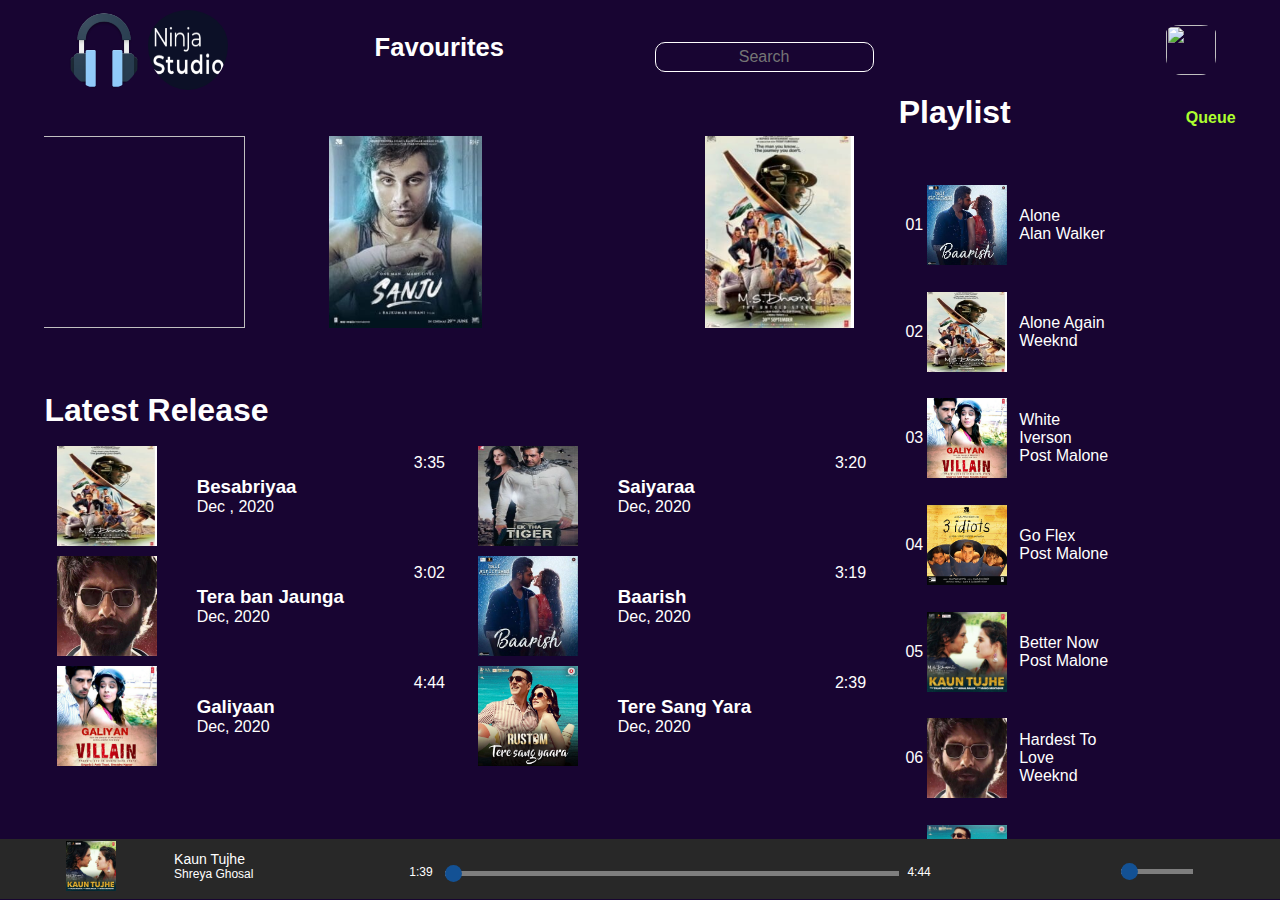
==== commit dd3cc9b1: "Changed Music player" ====
--- a/HTML Files/index.html
+++ b/HTML Files/index.html
@@ -6,7 +6,7 @@
     <meta name="viewport" content="width=device-width, initial-scale=1.0">
     <title>Ninjas Music Player</title>
     <!-- it is connected to two stylesheets -->
-    <link rel="stylesheet" type="text/css" href="Stylesheet.css"><!-- this is the main stylesheet -->
+    <link rel="stylesheet" type="text/css" href="../Css Files/Stylesheet.css"><!-- this is the main stylesheet -->
     <!-- desktop first approach is used for the same. -->
     <link rel="stylesheet" type="text/css" href="primary page responsive.css"><!-- this is the style sheet with all the media queries -->
     <!-- this script is to include font awesome fonts -->
@@ -448,7 +448,7 @@
                 <!-- 3 divs content -->
                 <div class="outer-div">
                     <div class="inner-div">
-                        <span>party</span>
+                        <span>Party</span>
                     </div>
                 </div>
                 <div class="outer-div">
--- a/Css Files/Stylesheet.css
+++ b/Css Files/Stylesheet.css
@@ -0,0 +1,913 @@
+body {
+  background-color: #180532;
+  margin: 0px;
+  font-family: "Segoe UI", Arial, sans-serif;
+  color: white;
+}
+/* removing margin for all elements */
+h1,
+h2,
+h3,
+h4,
+h5,
+h6,
+p {
+  margin: 0px;
+}
+
+/* removing all the styles from the links and seeting its color white */
+a {
+  text-decoration: none;
+  color: white;
+}
+
+/* top navigation bar */
+.nav-bar {
+  width: auto;
+  height: auto;
+  background-color: #180532;
+  display: flex;
+  flex-direction: row;
+  flex-wrap: wrap;
+  justify-content: space-between;
+  align-items: center;
+  padding-left: 5%;
+  padding-right: 5%;
+}
+
+.nav-bar > div {
+  display: inline-block;
+}
+nav img {
+  border-radius: 50%;
+  padding-top: 10px;
+  width: 80px;
+  height: 80px;
+}
+
+.profile-picture img {
+  /*padding: 30px;*/
+  /*padding-top: 10px;*/
+  width: 50px;
+  height: 50px;
+}
+
+.fav h4 {
+  /*padding-top: 10px;*/
+  /*margin: 30px;*/
+  font-size: 1.6rem;
+  text-align: center;
+}
+
+.search-bar > div:nth-child(1) {
+  display: inline-block;
+  position: relative;
+  /*width: min-content;*/
+  left: 15%;
+  top: 10%;
+}
+.search-icon > div:nth-child(3) {
+  display: inline-block;
+  position: absolute;
+}
+.search-bar input {
+  margin-top: 20px;
+  width: auto;
+  font-size: 16px;
+  color: white;
+  text-decoration: none;
+  border-radius: 10px;
+  border: none;
+  padding: 5px;
+  font-weight: 500;
+  text-align: center;
+  background-color: transparent;
+  border: 1px solid white;
+}
+
+.mic-icon {
+  display: inline-block;
+  position: absolute;
+  top: 50px;
+  right: 37%;
+}
+input:focus {
+  outline: none;
+}
+
+.nav-bar .notification-bell {
+  font-size: 2rem;
+}
+.profile-picture img {
+  border-radius: 30%;
+}
+
+/* navigation bar is completed here */
+
+main {
+  width: 100%;
+  padding: 0% 3%;
+  box-sizing: border-box;
+  display: flex;
+  flex-direction: row;
+  justify-content: space-around;
+  transition: all ease-in-out 1s;
+}
+/* there are two aside sections both of them will have this class 
+(I have taken care of the re-usability of the classes and removed redundancy) */
+.aside {
+  display: inline-block;
+  overflow: hidden;
+}
+/* section one of the main part */
+.section-1 {
+  width: 70%;
+  height: 86vh;
+  overflow: scroll;
+  overflow-x: hidden;
+}
+/* overflow should be scrollable but the scroll bar should be hidden*/
+.section-1::-webkit-scrollbar {
+  display: none;
+}
+/* section 2 of the main part */
+.section-2 {
+  width: 28%;
+  height: 86vh;
+}
+/* aside section 1 */
+.outer-carousel {
+  position: relative;
+  left: 8vw;
+  margin-top: 5%;
+  transition: all ease-in-out 1s;
+}
+/* carousel */
+.carousel {
+  position: absolute;
+  left: 4%;
+  width: 70%;
+  height: auto;
+  display: flex;
+  flex-direction: row;
+  overflow: visible;
+  justify-content: space-around;
+}
+/* general properties for images in the carousel */
+.carousel img {
+  height: 15vw;
+  width: 22.5vw;
+  transition: all cubic-bezier(0.68, -0.55, 0.265, 1.55) 0.2s;
+}
+/* first image in the carousel */
+/* if you see it direction wise, then it is the third image in the carousel */
+.carousel img:nth-child(1) {
+  position: relative;
+  left: 41vw;
+  z-index: 2;
+}
+/* image which is in the maddle of the carousel */
+.carousel img:nth-child(2) {
+  z-index: 3;
+}
+/* third image in the carousel */
+/* if you see it direction wise, then it is the first image in the carousel */
+.carousel img:nth-child(3) {
+  position: relative;
+  right: 41vw;
+  z-index: 1;
+}
+
+/* animations for carousel */
+
+.carousel img:hover {
+  z-index: 4;
+  box-shadow: 0px 0px 12px 0.1px black;
+  height: 18vw;
+  width: 27vw;
+}
+
+/* latest release */
+
+.latest-release {
+  position: relative;
+  top: 20vw;
+  height: auto;
+  width: 100%;
+  box-sizing: border-box;
+}
+/* container of the latest release part should be of type flex */
+.latest-release-content {
+  display: flex;
+  flex-direction: row;
+  flex-wrap: wrap;
+  justify-content: space-around;
+}
+/* all the components of the latest release part */
+.latest-release-content > div {
+  /*  border:1px solid white; */
+  height: 100px;
+  width: 47%;
+  margin: 5px 0px;
+}
+/* card is the general class for the components of the latest release part */
+.card {
+  display: flex;
+  flex-direction: row;
+  transition: box-shadow ease-in-out 0.1s;
+}
+/* hovering effects for the latest release part components */
+.card:hover {
+  box-shadow: 0px 0px 2px 1px white;
+}
+/* images in the cards of the latest release section */
+.card img {
+  width: 100px;
+  height: 100px;
+  z-index: 1;
+}
+/* this is the play button which will be visible only on hover */
+.play-button {
+  width: 100%;
+  height: 65%;
+  position: relative;
+  top: -105%;
+  color: rgba(255, 255, 255, 0);
+  /* note that its opacity will be 0 normally */
+  background-color: rgba(0, 0, 0, 0);
+  font-size: 0px;
+  padding-top: 15%;
+  text-align: center;
+  z-index: 5;
+  transition: all ease-in-out 0.1s;
+}
+/* actual play icon from font awesome */
+.play-button i {
+  padding-top: 45%;
+}
+/* hovering effect for the play button */
+.play-button:hover {
+  color: rgba(255, 255, 255, 0.9);
+  background-color: rgba(0, 0, 0, 0.5);
+}
+/* description of the song in the card, which will contain the song nae and author */
+.song-description {
+  margin: auto 10%;
+}
+/* options is the class for the 3 dots which needs to be clicked to trigger the latest release drop down menu */
+.options {
+  position: relative;
+  display: flex;
+  flex-direction: column;
+  flex-wrap: wrap-reverse;
+  text-align: right;
+  margin-left: auto;
+  margin-right: 2%;
+  margin-top: 2%;
+}
+/* this is for the latest release drop down menu */
+.latest-release-dropdown {
+  position: absolute;
+  background-color: darkslateblue;
+  display: flex;
+  flex-direction: column;
+  justify-content: space-evenly;
+  align-items: center;
+  opacity: 0;
+  width: 0px;
+  height: 0px;
+  top: 20px;
+  right: 0px;
+  overflow: hidden;
+  z-index: 2;
+  border: 1px solid black;
+  box-shadow: 0px 0px 2px 1px black;
+  transition: all ease-in-out 0.3s;
+}
+/* icon in the latest release drop down */
+.fa-ellipsis-h {
+  cursor: pointer;
+}
+/* this input is for the latest release drop down */
+input[type="checkbox"] {
+  display: none;
+}
+/* checking it, will trigger the latest release dropdown */
+input[type="checkbox"]:checked ~ .latest-release-dropdown {
+  width: max-content;
+  height: auto;
+  opacity: 1;
+  padding: 5px;
+}
+/* options in the lastest release drop down */
+.drop-item p {
+  text-align: center;
+}
+/* popular artists */
+.popular-artists {
+  position: relative;
+  width: 100%;
+  height: auto;
+  top: 26vw;
+  box-sizing: border-box;
+}
+/* container of the popular artists */
+.popular-artist-content {
+  display: flex;
+  flex-direction: row;
+  flex-wrap: wrap;
+  justify-content: space-between;
+}
+/* images in the popular artists section */
+.popular-artists div a img {
+  width: 10vw;
+  min-width: 60px;
+  min-height: 60px;
+  height: 10vw;
+  border-radius: 50%;
+}
+/* content of the container in popular artists section */
+.popular-artists > div {
+  /* position: relative; */
+  margin: 5px;
+  text-align: center;
+}
+/* I generally use the combination of 3 properties, i.e. display:flex, justify content and align items to position an element */
+/* at the center of the screen. this is my favourite way. there are other options too, but I prefer this one because */
+/* it also takes care of the flexibility of the contents of the div */
+.popular-artist-content > a > div {
+  position: relative;
+  display: flex;
+  flex-direction: column;
+  justify-content: flex-start;
+  align-items: center;
+}
+.popular-artist-content > a > div > div {
+  position: absolute;
+  display: flex;
+  /* top: 0px;
+    left: 0px; */
+  top: 0px;
+  width: 10vw;
+  min-width: 60px;
+  min-height: 60px;
+  height: 10vw;
+  border-radius: 50%;
+  background-color: rgb(0, 0, 0);
+  opacity: 0;
+  transition: opacity ease-in-out 0.1s;
+}
+/* additional icons in this section */
+.popular-artist-content a div div i {
+  margin: auto;
+  font-size: 3vw;
+  opacity: 0;
+  transition: opacity ease-in-out 0.2s;
+} /* added hovering effects */
+.popular-artist-content a div div:hover {
+  opacity: 0.5;
+}
+.popular-artist-content a div div:hover i {
+  opacity: 1;
+}
+/* text portion in popular artists section */
+.popular-artists div p {
+  text-align: center;
+}
+/* music themes */
+.music-themes {
+  position: relative;
+  top: 28vw;
+  width: 100%;
+  height: auto;
+  box-sizing: border-box;
+  background-image: var(--music-themes-background-image);
+  display: flex;
+  flex-direction: row;
+  flex-wrap: wrap;
+  justify-content: center;
+  align-items: center;
+  box-sizing: border-box;
+}
+/* stations */
+.stations {
+  margin-top: 30px;
+  margin-bottom: 30px;
+  margin-right: 10px;
+}
+/* these divs are for the colourful boxes in the themes section */
+#div1 {
+  width: 12vw;
+  height: 8vw;
+  background-color: yellow;
+}
+#div2 {
+  position: relative;
+  top: -1vw;
+  left: 1vw;
+  width: 10vw;
+  height: 10vw;
+  background-color: #c4a32a;
+}
+#div3 {
+  position: relative;
+  top: -1vw;
+  left: 1vw;
+  width: 8vw;
+  height: 12vw;
+  background-color: #ff5a1a;
+  display: flex;
+  flex-direction: column;
+  justify-content: center;
+  align-items: center;
+}
+/* logo in the outermost div */
+#div3 img {
+  width: 5vw;
+  height: 5vw;
+}
+/* "stations" text */
+#div3 p {
+  font-size: 2vw;
+}
+/* images in the music themes section */
+.music-themes div img {
+  width: 8vw;
+  height: 8vw;
+  border-radius: 50%;
+}
+/* this is the sub content of the themes section */
+.theme-content {
+  margin: 3%;
+  height: 8vw;
+  width: 8vw;
+  text-align: center;
+  border-radius: 100%;
+}
+/* text within the themes section */
+.theme-content p {
+  text-align: center;
+  position: relative;
+  top: -8.25vw;
+  width: 100%;
+  height: 100%;
+  display: flex;
+  justify-content: center;
+  align-items: center;
+  border-radius: 100%;
+  font-size: 2vw;
+  background-image: linear-gradient(
+    0deg,
+    rgb(201, 200, 185) -66%,
+    rgba(0, 0, 0, 0)
+  );
+  transition: background-image 0.3s;
+}
+/* hovering effects on the contents of the divs inside the themes container */
+.theme-content p:hover {
+  background-image: linear-gradient(
+    0deg,
+    rgb(255, 50, 10) -66%,
+    rgba(0, 0, 0, 0)
+  );
+}
+/* container for theme contents */
+.theme-main {
+  display: flex;
+  flex-direction: row;
+  flex-wrap: wrap;
+  justify-content: space-around;
+}
+
+/* music themes -2 */
+/* music themes has two parts the class with name just "music themes, is the uppper section with the gradient bakcground" */
+/* this is the second section of music themes */
+.music-themes-2 {
+  position: relative;
+  top: 30vw;
+  height: auto;
+  width: 100%;
+  box-sizing: border-box;
+  display: flex;
+  flex-direction: row;
+  flex-wrap: wrap;
+  justify-content: center;
+  align-items: center;
+}
+/* this outer div contains the inner div and the image and text */
+.outer-div {
+  width: 19.5vw;
+  height: 13vw;
+  overflow: hidden;
+  min-width: 123px;
+  min-height: 82px;
+  margin: 5px;
+  cursor: pointer;
+}
+/* inner div portion */
+.inner-div {
+  width: 100%;
+  height: 100%;
+  background-color: black;
+  background-position: center;
+  background-size: cover;
+  transition: all ease-in-out 0.3s;
+}
+/* divs corresponding to each of the 3 sub sections in the themes section */
+/* party */
+.music-themes-2 .outer-div:nth-child(1) .inner-div {
+  background-image: url("../Images/party.jpg");
+}
+/* electronic */
+.music-themes-2 .outer-div:nth-child(2) .inner-div {
+  background-image: url("../Images/electronic.jpg");
+}
+/* road */
+.music-themes-2 .outer-div:nth-child(3) .inner-div {
+  background-image: url("../Images/road.jpg");
+}
+/* hivering actions: the text should be scaled down on hover and the background image should be scaled up at the same time gap */
+.outer-div:hover .inner-div {
+  transform: scale(1.3);
+}
+.outer-div .inner-div span {
+  transform: scale(1);
+  transition: all ease-in-out 0.3s;
+}
+.outer-div:hover .inner-div span {
+  transform: scale(0.75);
+}
+.inner-div::before {
+  content: "";
+  display: none;
+  height: 100%;
+  width: 100%;
+  position: absolute;
+  top: 0;
+  left: 0;
+  transition: 0.3s;
+}
+/* adjusting inner div properties */
+.inner-div {
+  display: flex;
+  flex-direction: row;
+  justify-content: center;
+  align-items: center;
+}
+.outer-div .inner-div span {
+  /* color: white; */
+  color: white;
+  font-size: 2vw;
+}
+
+/* language wise */
+/* language sections */
+.language {
+  position: relative;
+  top: 31vw;
+  height: auto;
+  width: 100%;
+  box-sizing: border-box;
+  margin: 3vw 0px;
+}
+/* language content container */
+.language-content {
+  display: flex;
+  flex-direction: row;
+  justify-content: space-between;
+  align-items: baseline;
+  flex-wrap: wrap;
+  padding: 0px 2px;
+}
+/* image in language content */
+.language-content div img {
+  width: 10vw;
+  min-width: 60px;
+  height: 10vw;
+  min-height: 60px;
+  transition: box-shadow ease-in-out 0.1s;
+}
+/* hovering effects on language content items */
+.language-content div img:hover {
+  box-shadow: 0px 0px 10px 1px white;
+}
+/* items in language content */
+.language-content div {
+  margin: 2vw 0px;
+  width: 10.2vw;
+  min-width: 60px;
+}
+/* properties for release date and name of the song */
+.language-content div p:nth-child(2n) {
+  width: 100%;
+  word-wrap: break-word;
+}
+.language-content div p:nth-child(2n + 1) {
+  font-size: 12px;
+  font-weight: lighter;
+}
+/* ////////////////////////////////////////////////////////////////////////////////////////////////////////////////////// */
+/* section 2 starts here */
+/* #007bff */
+/* more button */
+label[for="more"] {
+  display: none;
+  position: absolute;
+  right: 0%;
+  top: 20%;
+  padding-bottom: 5px;
+  z-index: 4;
+  width: 70px;
+  font-size: 20px;
+  height: 25px;
+  text-align: center;
+  box-shadow: 0px 0px 2px 1px white;
+  background-image: linear-gradient(45deg, red -50%, blue 150%);
+}
+/* when the checkbox corresponding to the "more" button is checked, then the section becomes visible */
+/* but at a normal resolution, its display will be none */
+label[for="more"]:checked ~ input {
+  display: none;
+}
+/* ASIDE SECTION 2 */
+.heading {
+  display: flex;
+  flex-direction: row;
+  justify-content: space-between;
+  align-items: baseline;
+  margin-bottom: 12%;
+}
+/* heading for the second  aside section */
+.heading h4 a {
+  text-decoration: none;
+  color: greenyellow;
+}
+/* these are the properties for the queue options box. the queue options box will be visible when one clicks on the queue button */
+.queue-options {
+  position: fixed;
+  right: 4%;
+  top: 14%;
+  background-color: #f8f9fa;
+  width: 10%;
+  height: auto;
+  display: flex;
+  flex-direction: column;
+  justify-content: flex-start;
+  align-items: center;
+  padding: 1%;
+  box-sizing: border-box;
+  overflow: hidden;
+  z-index: 2; /* to cover the heart icon */
+  opacity: 0;
+  transform: scale(0);
+  transition: all ease-in-out 0.25s;
+}
+/* when the queue option box becomes target */
+#queue-option-box:target {
+  opacity: 1;
+  transform: scale(1);
+}
+.queue-options {
+  color: black;
+}
+.queue-options p {
+  text-align: center;
+}
+.queue-options p a {
+  text-decoration: none;
+}
+/* horizontal line in queue options box */
+hr {
+  width: 90%;
+  color: black;
+}
+
+/* playlist content */
+.playlist-content {
+  width: 100%;
+  height: 75vh;
+  /*     margin-top:4vh; */
+  display: flex;
+  flex-direction: column;
+  overflow: scroll;
+  cursor: pointer;
+}
+/* playlist content container scroll bar */
+.playlist-content::-webkit-scrollbar {
+  display: none;
+}
+/* left content contains the image, index and name of the song */
+.left-content {
+  display: flex;
+  height: 100%;
+  width: 70%;
+  flex-direction: row;
+  flex-wrap: no-wrap;
+  justify-content: space-between;
+  align-items: center;
+}
+.left-content > div:nth-child(3) {
+  margin-left: 12px;
+  width: 50%;
+  word-wrap: break-word;
+}
+/* right content contains the heart icon */
+.right-content {
+  position: relative;
+  bottom: 62%;
+  left: 90%;
+  width: min-content;
+  height: 20px;
+  color: white;
+  font-size: 20px;
+}
+.right-content i {
+  transition: all ease-in-out 0.1s;
+}
+.right-content i:hover {
+  color: red;
+}
+/* class for a partilcular item in playlist */
+.playlist-item {
+  width: 90%;
+  height: auto;
+  padding: 0px 1%;
+  box-sizing: border-box;
+  margin: 1%;
+  /* transition: all ease-in-out 0.1s; */
+}
+/* animation for glowing heart in each of the playlist items */
+@keyframes glowing-heart {
+  0% {
+    color: yellow;
+  }
+  50% {
+    color: orangered;
+  }
+  100% {
+    color: red;
+  }
+}
+/* hover effect on heart */
+.playlist-item:hover .fa-heart {
+  animation-name: glowing-heart;
+  animation-iteration-count: infinite;
+  animation-direction: alternate;
+  animation-duration: 1s;
+}
+/* playlist items hovering effect */
+.playlist-item:hover {
+  box-shadow: 0px 0px 2px 1px white;
+}
+/* playlist item image */
+.playlist-item img {
+  width: 80px;
+  height: 80px;
+}
+/* this will cover the playlist image. this can be called as a container for half of the items in the left part */
+.coverer {
+  width: 80px;
+  height: 80px;
+}
+/* ////////////////////////////////////////////////////////////////////////////////////////////////////////////// */
+
+/* Footer section starts here*/
+/* this is the container for the whole footer */
+footer {
+  position: absolute;
+  bottom: 1px;
+  width: 100%;
+  height: 60px;
+  background-color: #282828;
+  display: flex;
+  flex-direction: row;
+  justify-content: space-between;
+  align-content: center;
+  flex-wrap: nowrap;
+  padding: 0px 3%;
+  box-sizing: border-box;
+  z-index: 6;
+}
+/* footer is divided into 3 parts */
+/* 1. first part of the footer */
+.active-song-description {
+  /* border:1px solid white; */
+  height: 90%;
+  width: 25%;
+  display: flex;
+  flex-direction: row;
+  justify-content: space-around;
+  align-items: center;
+}
+/* the current song which is being played, this is the image container for that. */
+#song-image {
+  width: 50px;
+  height: 50px;
+  min-width: 50px;
+  min-height: 50px;
+}
+/* current song image */
+#song-image img {
+  width: 100%;
+  height: 100%;
+}
+/* heart and ban icon */
+.heart-and-ban-icon {
+  height: 100%;
+  padding-top: 4%;
+}
+/* song decscription */
+.song-desc {
+  margin-right: 1%;
+  margin-left: 1%;
+}
+/* song name */
+.song-desc div:nth-child(1) {
+  font-size: 14px;
+}
+/* song author */
+.song-desc div:nth-child(2) {
+  font-size: 12px;
+}
+
+/* 2. Second part of the footer*/
+.player {
+  width: 45%;
+  display: flex;
+  flex-direction: column;
+  align-items: center;
+  justify-content: center;
+  flex-wrap: nowrap;
+}
+/* controls is the container for all the center controls of the player */
+.controls {
+  width: 40%;
+  display: flex;
+  flex-direction: row;
+  justify-content: space-between;
+  align-items: center;
+  font-size: 20px;
+}
+/* this is the song-duration slider */
+#slider {
+  width: 100%;
+  font-size: 12px;
+  display: flex;
+  flex-direction: row;
+  flex-wrap: nowrap;
+  align-items: center;
+  justify-content: center;
+  margin-top: 5px;
+}
+/* ////////// */
+.time {
+  margin: 0px 10px;
+}
+
+/* adjusting the slider for better visuals */
+.slidecontainer {
+  width: 100%;
+}
+/* for audio and main center player */
+.slider {
+  -webkit-appearance: none;
+  width: 100%;
+  height: 5px;
+  background: #d3d3d3;
+  outline: none;
+  opacity: 0.5;
+  -webkit-transition: 0.2s;
+  transition: opacity 0.2s;
+}
+/* hover effect for the slider */
+.slider:hover {
+  opacity: 1;
+}
+/* these are for adjusting the dimensions and default styling of the long-slider */
+.slider::-webkit-slider-thumb {
+  -webkit-appearance: none;
+  appearance: none;
+  width: 17px;
+  height: 17px;
+  border-radius: 50%;
+  background: #007bff;
+  cursor: pointer;
+}
+/* this is the circular thumb, which can be moved across the div */
+.slider::-moz-range-thumb {
+  width: 25px;
+  height: 25px;
+  background: #4caf50;
+  cursor: pointer;
+}
+
+/* third part of the footer */
+/* this contains the extra icons and slider for volume */
+/* this is also a container */
+.extras {
+  width: 20%;
+  display: flex;
+  flex-direction: row;
+  justify-content: space-around;
+  align-items: center;
+}
